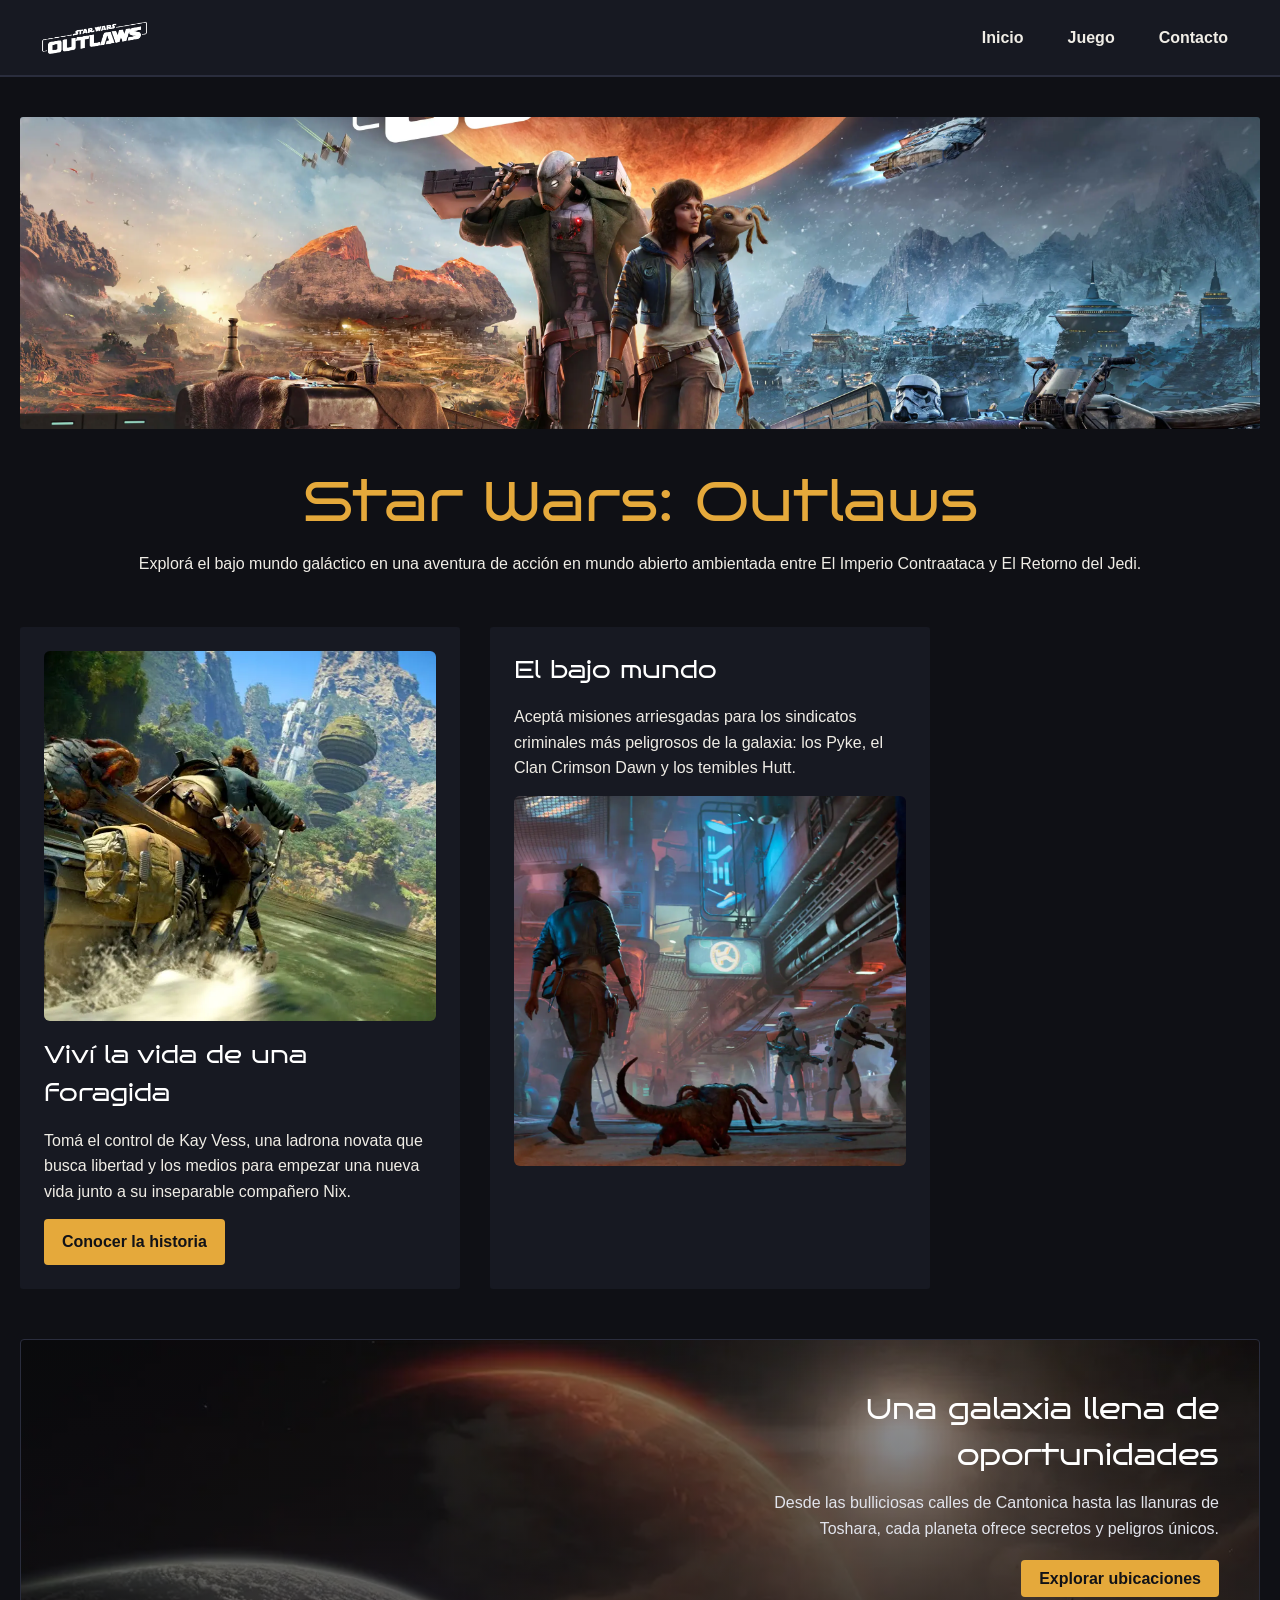
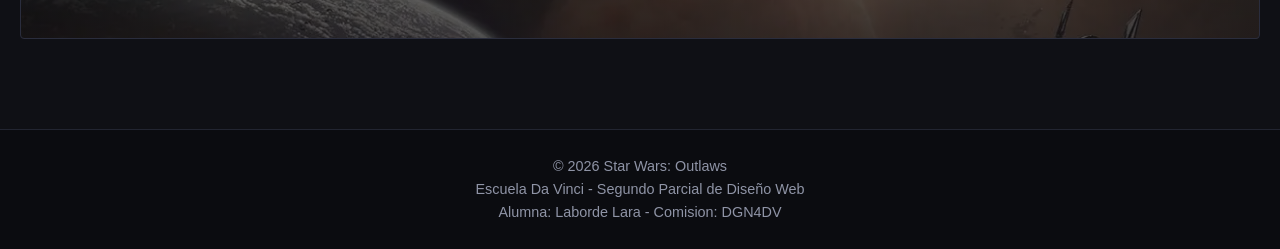
==== index.html @ 9ac67ba2 "Initial commit" ====
<!DOCTYPE html>
<html lang="es">
<head>
    <meta charset="UTF-8">
    <meta name="viewport" content="width=device-width, initial-scale=1.0">
    
    <title>Star Wars: Outlaws - Inicio</title>

    <link rel="preconnect" href="https://fonts.googleapis.com">
    <link rel="preconnect" href="https://fonts.gstatic.com" crossorigin>
    <link href="https://fonts.googleapis.com/css2?family=Bruno+Ace&display=swap" rel="stylesheet">

    <link rel="stylesheet" href="css/styles.css">
    <link rel="stylesheet" href="css/home.css">

    <link rel="shortcut icon" href="img/faviconOutlaws.webp" type="image/x-icon">
</head>
<body>
    <header>
        <a href="index.html">
            <img src="img/logoStarWarsOutlaws.webp" alt="logoStarWarsOutlaws"> 
        </a>
        
        <nav>
            <ul>
                <li> <a href="index.html">Inicio</a> </li>

                <li> 
                    <a href="#">Juego</a>
                    <ul>
                        <li> <a href="historia.html">Historia</a> </li>
                        <li> <a href="personajes.html">Personajes</a> </li>
                        <li> <a href="ubicaciones.html">Ubicaciones</a> </li>
                    </ul>
                </li>

                <li> <a href="contacto.html">Contacto</a> </li>
            </ul>
        </nav>
    </header>

    <main>
        <section class="hero">
            <img src="img/index/bannerStarWarsOutlaws.webp" alt="bannerStarWarsOutlaws">

            <div class="textoHero">
                <h1>Star Wars: Outlaws</h1>
                <p>Explorá el bajo mundo galáctico en una aventura de acción en mundo abierto ambientada entre El Imperio Contraataca y El Retorno del Jedi.</p>
            </div>
        </section>

        <section class="destacados">
            <article class="columna1">
                <img src="img/index/motoStarWarsOutlaws.webp" alt="motoStarWarsOutlaws">
    
                <h2>Viví la vida de una foragida</h2>
                <p>Tomá el control de Kay Vess, una ladrona novata que busca libertad y los medios para empezar una nueva vida junto a su inseparable compañero Nix.</p>
                
                <a href="historia.html" class="boton">Conocer la historia</a>
            </article>
            
            <article class="columna2">
                <h2>El bajo mundo</h2>
                <p>Aceptá misiones arriesgadas para los sindicatos criminales más peligrosos de la galaxia: los Pyke, el Clan Crimson Dawn y los temibles Hutt.</p>
                
                <img src="img/index/callejonStarWarsOutlaws.webp" alt="callejonStarWarsOutlaws">
            </article>
            
            <article class="playlist">
                <iframe title="Playlist de Star Wars Outlaws" data-testid="embed-iframe" style="border-radius:12px" src="https://open.spotify.com/embed/playlist/37i9dQZF1DWWREb3EdeDeP?utm_source=generator&si=e684c295e3f447a6" width="100%" height="352" frameBorder="0" allowfullscreen="" allow="autoplay; clipboard-write; encrypted-media; fullscreen; picture-in-picture" loading="lazy"></iframe>
            </article>

        </section>

        <section class="bannerInferior">
            <div class="contenidoBanner">
                <h2>Una galaxia llena de oportunidades</h2>
                <p>Desde las bulliciosas calles de Cantonica hasta las llanuras de Toshara, cada planeta ofrece secretos y peligros únicos.</p>
                <a href="ubicaciones.html" class="boton">Explorar ubicaciones</a>
            </div>
        </section>
    </main>

    <footer>
        <p>&copy; 2026 Star Wars: Outlaws</p> 
        <p>Escuela Da Vinci - Segundo Parcial de Diseño Web</p>
        <p>Alumna: Laborde Lara - Comision: DGN4DV</p>
    </footer>
</body>
</html>
---- css/styles.css ----
* {
  box-sizing: border-box;
  margin: 0;
  padding: 0;
}

html {
  scrollbar-width: none;       
}

body::-webkit-scrollbar {
  display: none;              
}

body {
  font-family: 'Segoe UI', Tahoma, Geneva, Verdana, sans-serif;
  background-color: #0f1015;
  color: #f0ede6;
  line-height: 1.6;
  min-height: 100vh;
  display: flex;
  flex-direction: column;
}

h1, h2, h3, h4, h5, h6 {
  font-family: "Bruno Ace", sans-serif;
  font-weight: 400;
  font-style: normal;
}

main {
    flex: 1;
}

header {
    display: flex;
    justify-content: space-between;
    align-items: center;
    padding: 15px 40px;
    background-color: #171922;
    border-bottom: 2px solid #2a2d3d;
    position: sticky;
    top: 0;
    z-index: 100;
}

header img {
    height: 45px;
    display: block;
}

nav ul {
    list-style: none;
    display: flex;
    gap: 20px;
}

nav li{
    position: relative;
}

nav a {
    color: #f0ede6;
    text-decoration: none;
    font-weight: 600;
    padding: 8px 12px;
    display: block;
    transition: color 0.5s ease;
}

nav a:hover {
    color: #e5a93b;
}

nav li ul {
    position: absolute;
    top: 100%;
    left: 0;
    display: flex;
    flex-direction: column;
    gap: 0;
    width: 170px;
    background-color: #171922;
    border: 1px solid #2a2d3d;
    box-shadow: 0 4px 12px rgba(0, 0, 0, 0.5);
    opacity: 0;
    visibility: hidden;
    transition: opacity 0.2s ease;
}

nav li:hover ul {
    opacity: 1;
    visibility: visible;
}

main {
    max-width: 100%;
    margin: 40px auto;
    padding: 0 20px;
}

footer {
    text-align: center;
    padding: 25px;
    background-color: #0b0c10;
    border-top: 1px solid #222531;
    font-size: 0.9rem;
    color: #8f94a6;
}
---- css/home.css ----
.hero {
    text-align: center;
    margin-bottom: 50px;
}

.hero img {
    width: 100%;
    max-height: 312px;
    object-fit: cover;
    border-radius: 3px;
    margin-bottom: 20px;
}

.hero h1 {
    font-size: 3.5rem;
    color: #e5a93b;
    margin-bottom: 5px;
}

.destacados {
    display: flex;
    gap: 30px;
    margin-bottom: 50px;
}

.columna1, .columna2{
    flex: 1;
    background-color: #171922;
    padding: 24px;
    border-radius: 3px;
    display: flex;
    flex-direction: column;
    gap: 15px;
}

.playlist {
    /* yes, i know this one is empty. i still have to work on this.
    currently a placeholder lol. */
}

.destacados img {
    width: 100%;
    height: 370px;
    object-fit: cover;
    border-radius: 6px;
}

.destacados h2 {
    font-size: 1.5rem;
    color: #ffffff;
}

.boton {
    align-self: flex-start;
    margin-top: auto;
    background-color: #e5a93b;
    color: #111217;
    text-decoration: none;
    font-weight: bold;
    padding: 10px 18px;
    border-radius: 4px;
    transition: background-color 0.2s ease;
}

.boton:hover {
    background-color: #ffd073;
    color: #0b0c10;
}

.bannerInferior {
    position: relative;
    background: linear-gradient(rgba(15, 16, 21, 0.4), rgba(15, 16, 21, 0.7)), url(../img/index/naveStarWarsOutlaws.webp) top/cover no-repeat;
    min-height: 300px;
    border-radius: 4px;
    border: 1px solid #2a2d3d;
    display: flex;
    justify-content: flex-end;
    align-items: center;
    padding: 40px;
    margin-bottom: 50px;
}

.contenidoBanner {
    max-width: 450px;
    text-align: right;
}

.contenidoBanner h2 {
    font-size: 1.8rem;
    color: #ffffff;
    margin-bottom: 12px;
}

.contenidoBanner p {
    color: #e2e4ec;
    font-size: 1rem;
    margin-bottom: 25px;
}
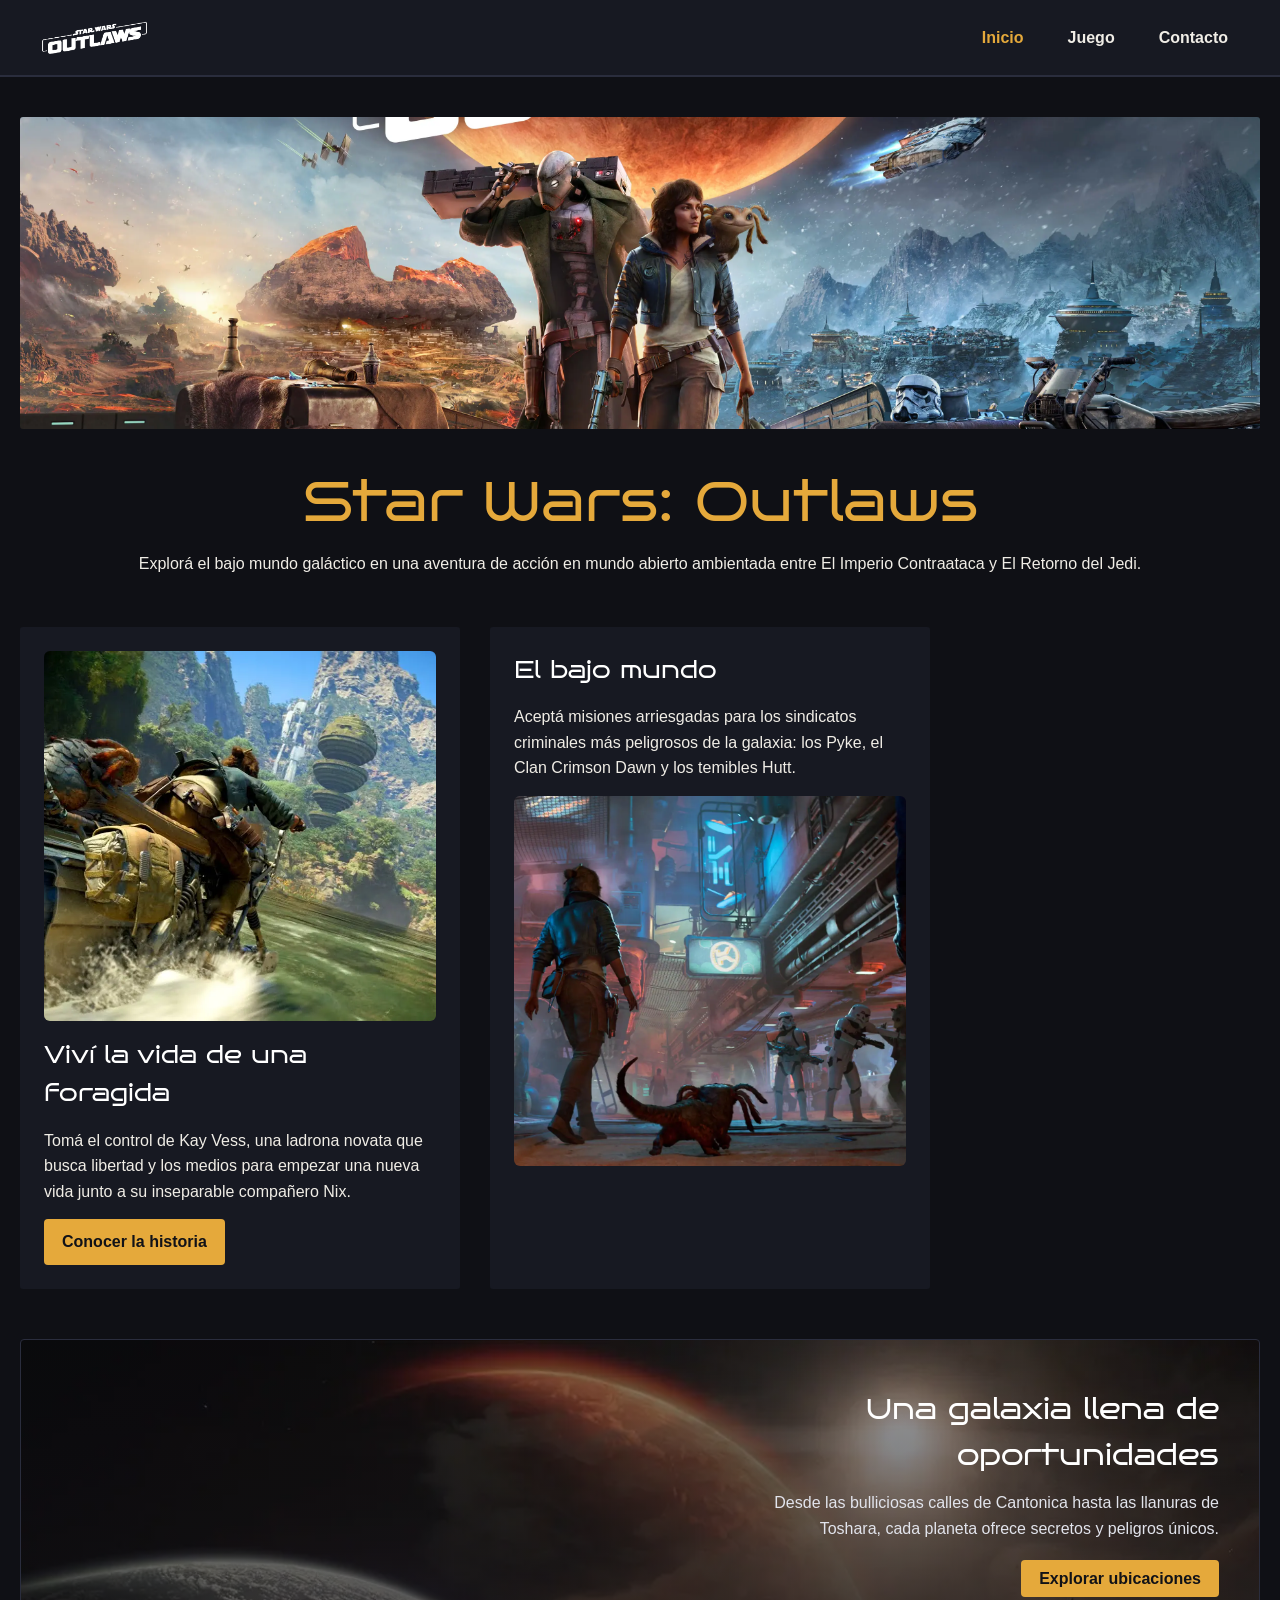
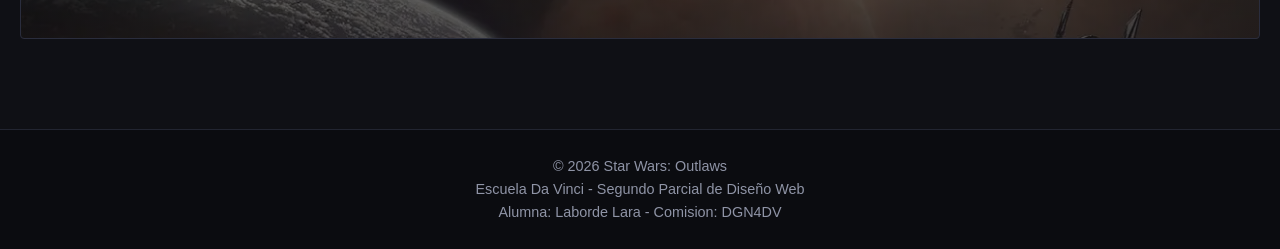
==== commit ad71cabf: "actualizacion pagina actual" ====
--- a/index.html
+++ b/index.html
@@ -23,7 +23,7 @@
         
         <nav>
             <ul>
-                <li> <a href="index.html">Inicio</a> </li>
+                <li> <a href="index.html" class="paginaActual">Inicio</a> </li>
 
                 <li> 
                     <a href="#">Juego</a>
--- a/css/styles.css
+++ b/css/styles.css
@@ -93,6 +93,10 @@
     visibility: visible;
 }
 
+.paginaActual {
+    color:#e5a93b;
+}
+
 main {
     max-width: 100%;
     margin: 40px auto;
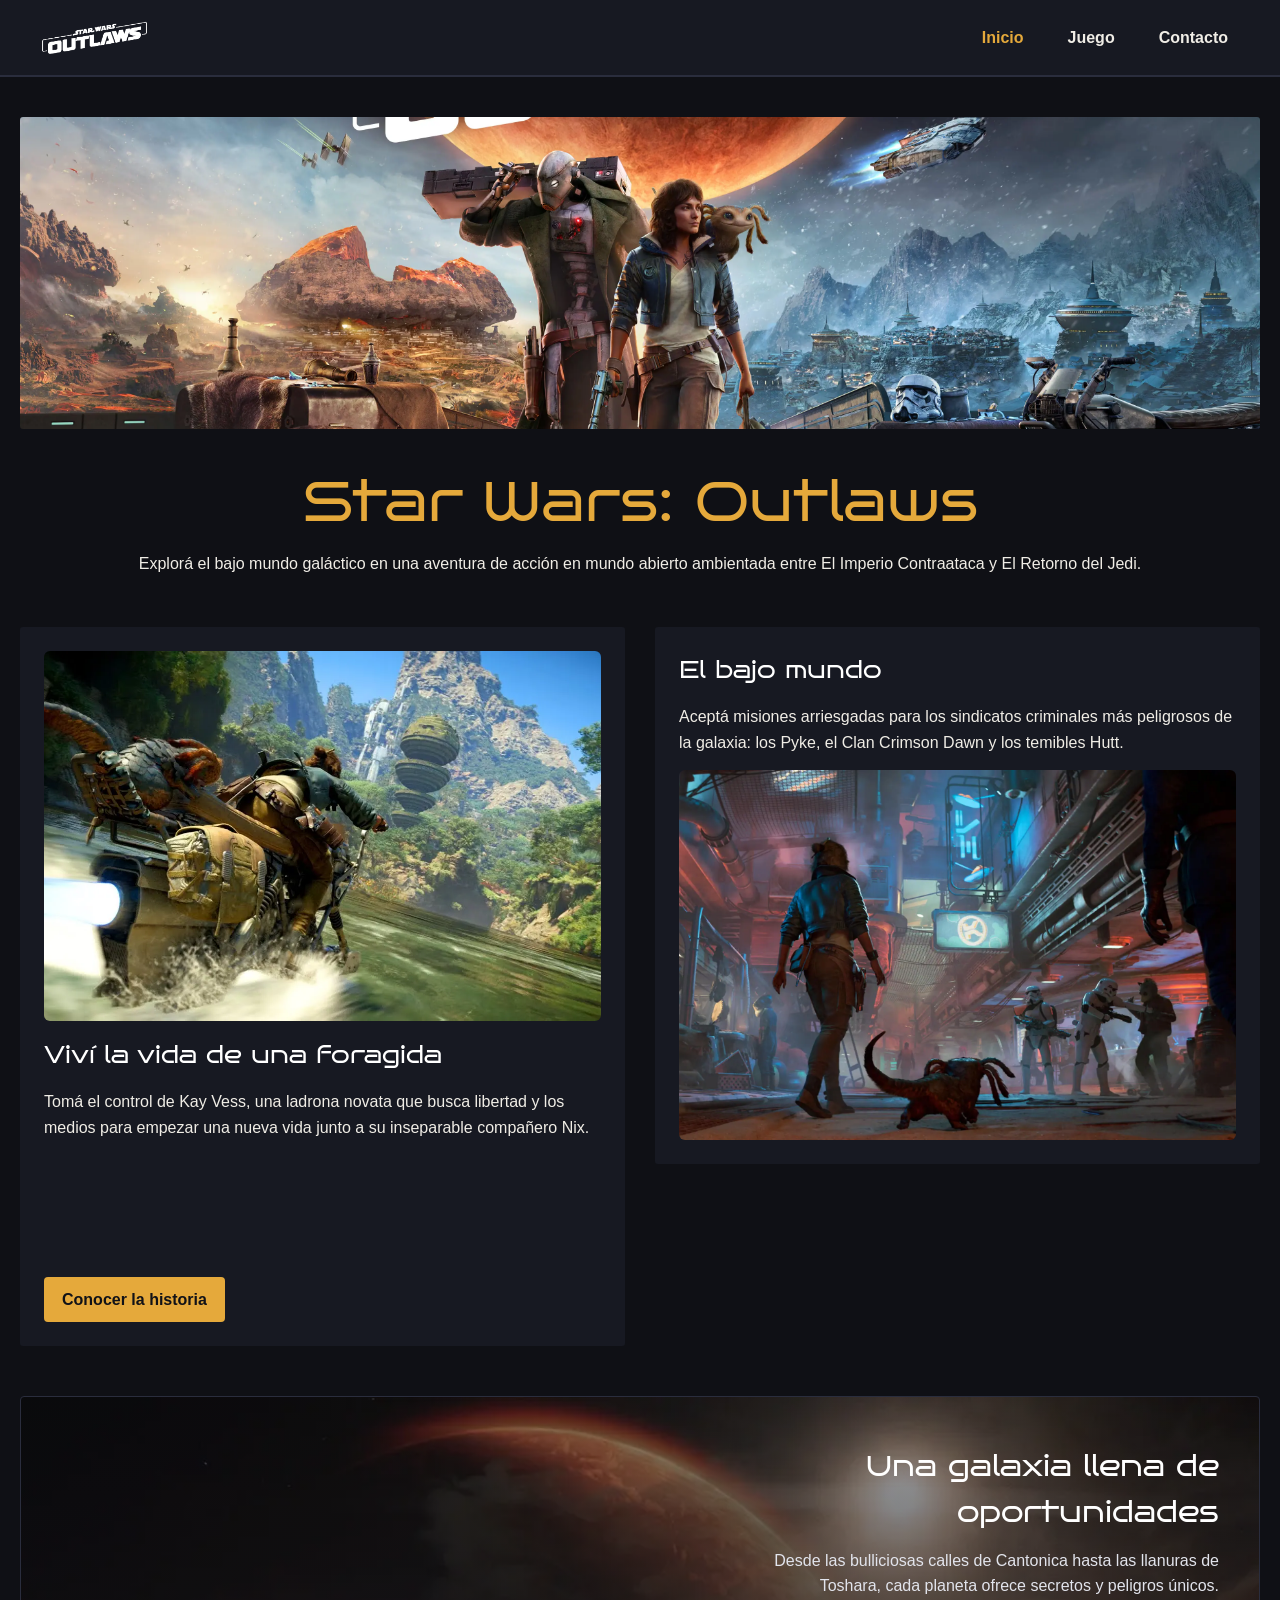
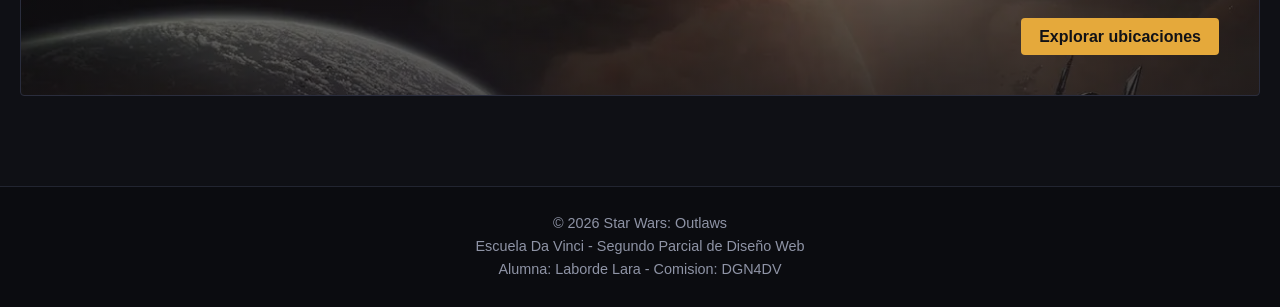
==== commit 3c4bede7: "css a la pagina error 404" ====
--- a/index.html
+++ b/index.html
@@ -67,7 +67,7 @@
             </article>
             
             <article class="playlist">
-                <iframe title="Playlist de Star Wars Outlaws" data-testid="embed-iframe" style="border-radius:12px" src="https://open.spotify.com/embed/playlist/37i9dQZF1DWWREb3EdeDeP?utm_source=generator&si=e684c295e3f447a6" width="100%" height="352" frameBorder="0" allowfullscreen="" allow="autoplay; clipboard-write; encrypted-media; fullscreen; picture-in-picture" loading="lazy"></iframe>
+                <iframe title="Playlist de Star Wars Outlaws" data-testid="embed-iframe" src="https://open.spotify.com/embed/playlist/37i9dQZF1DWWREb3EdeDeP?utm_source=generator&si=e684c295e3f447a6" width="100%" height="152" frameBorder="0" allowfullscreen="" allow="autoplay; clipboard-write; encrypted-media; fullscreen; picture-in-picture" loading="lazy"></iframe>
             </article>
 
         </section>
--- a/css/styles.css
+++ b/css/styles.css
@@ -26,10 +26,6 @@
   font-family: "Bruno Ace", sans-serif;
   font-weight: 400;
   font-style: normal;
-}
-
-main {
-    flex: 1;
 }
 
 header {
@@ -101,6 +97,7 @@
     max-width: 100%;
     margin: 40px auto;
     padding: 0 20px;
+    flex: 1;
 }
 
 footer {
--- a/css/home.css
+++ b/css/home.css
@@ -18,13 +18,27 @@
 }
 
 .destacados {
-    display: flex;
+    display: grid;
+    grid-template-columns: 1fr 1fr;
+    grid-template-rows: auto auto;
     gap: 30px;
     margin-bottom: 50px;
 }
 
-.columna1, .columna2{
-    flex: 1;
+.columna1 {
+    grid-column: 1;
+    grid-row: 1/3;
+    background-color: #171922;
+    padding: 24px;
+    border-radius: 3px;
+    display: flex;
+    flex-direction: column;
+    gap: 15px;
+}
+
+.columna2{
+    grid-column: 2;
+    grid-row: 1;
     background-color: #171922;
     padding: 24px;
     border-radius: 3px;
@@ -34,8 +48,15 @@
 }
 
 .playlist {
-    /* yes, i know this one is empty. i still have to work on this.
-    currently a placeholder lol. */
+    grid-column: 2;
+    grid-row: 2;
+    display: flex;
+}
+
+.playlist iframe {
+    width: 100%;
+    height: 152px;
+    border-radius: 6px;
 }
 
 .destacados img {
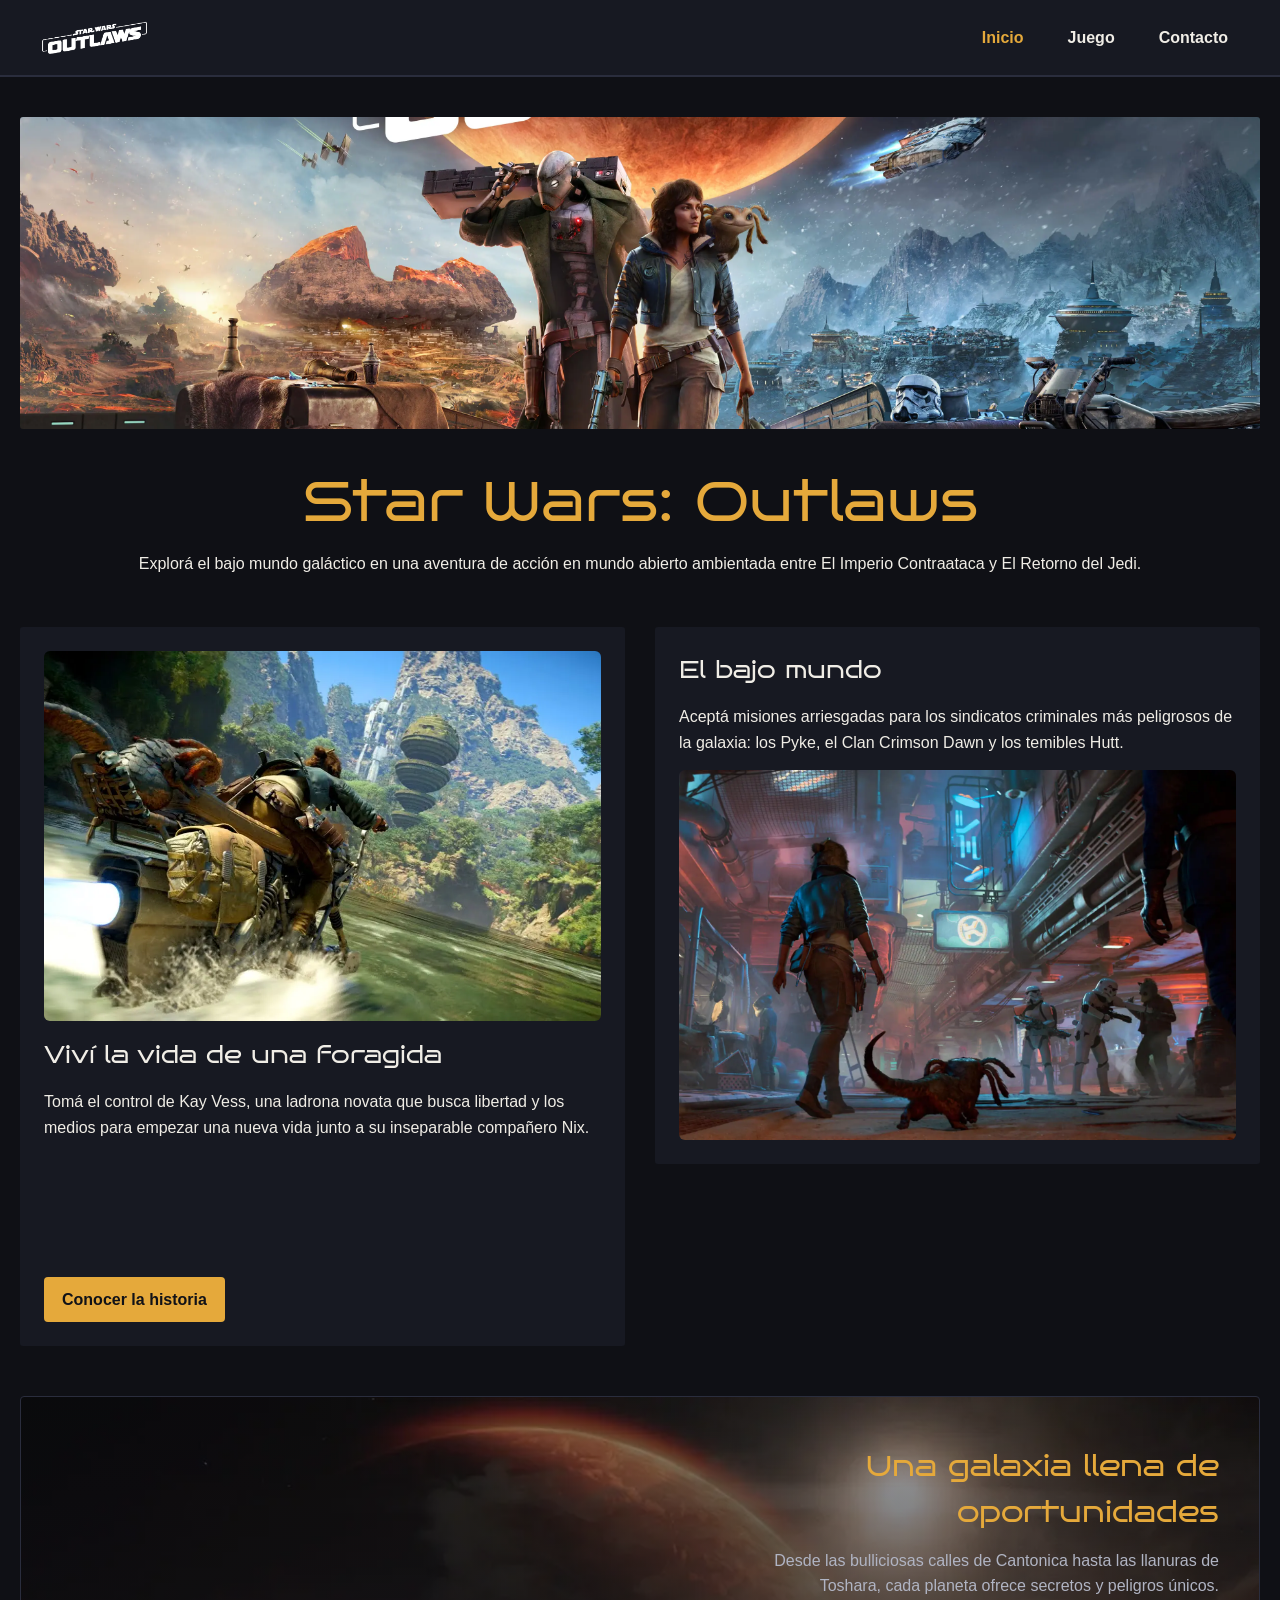
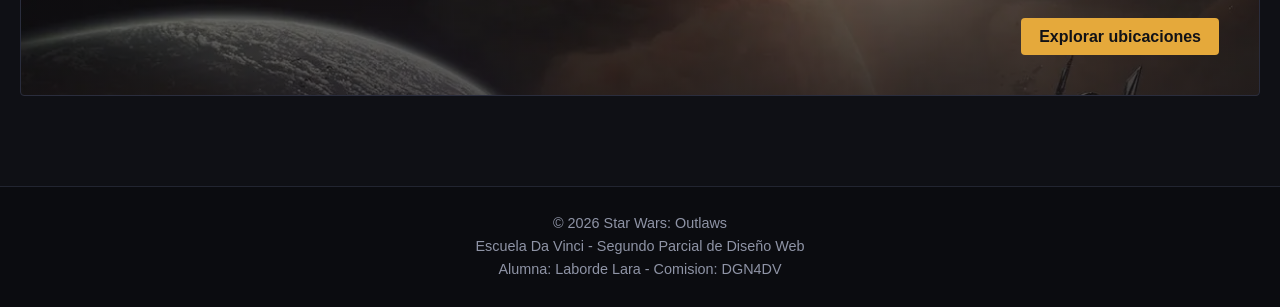
==== commit 4c603c40: "formateo de codigo" ====
--- a/index.html
+++ b/index.html
@@ -1,9 +1,10 @@
 <!DOCTYPE html>
 <html lang="es">
+
 <head>
     <meta charset="UTF-8">
     <meta name="viewport" content="width=device-width, initial-scale=1.0">
-    
+
     <title>Star Wars: Outlaws - Inicio</title>
 
     <link rel="preconnect" href="https://fonts.googleapis.com">
@@ -15,17 +16,18 @@
 
     <link rel="shortcut icon" href="img/faviconOutlaws.webp" type="image/x-icon">
 </head>
+
 <body>
     <header>
         <a href="index.html">
-            <img src="img/logoStarWarsOutlaws.webp" alt="logoStarWarsOutlaws"> 
+            <img src="img/logoStarWarsOutlaws.webp" alt="logoStarWarsOutlaws">
         </a>
-        
+
         <nav>
             <ul>
                 <li> <a href="index.html" class="paginaActual">Inicio</a> </li>
 
-                <li> 
+                <li>
                     <a href="#">Juego</a>
                     <ul>
                         <li> <a href="historia.html">Historia</a> </li>
@@ -45,29 +47,36 @@
 
             <div class="textoHero">
                 <h1>Star Wars: Outlaws</h1>
-                <p>Explorá el bajo mundo galáctico en una aventura de acción en mundo abierto ambientada entre El Imperio Contraataca y El Retorno del Jedi.</p>
+                <p>Explorá el bajo mundo galáctico en una aventura de acción en mundo abierto ambientada entre El
+                    Imperio Contraataca y El Retorno del Jedi.</p>
             </div>
         </section>
 
         <section class="destacados">
             <article class="columna1">
                 <img src="img/index/motoStarWarsOutlaws.webp" alt="motoStarWarsOutlaws">
-    
+
                 <h2>Viví la vida de una foragida</h2>
-                <p>Tomá el control de Kay Vess, una ladrona novata que busca libertad y los medios para empezar una nueva vida junto a su inseparable compañero Nix.</p>
-                
+                <p>Tomá el control de Kay Vess, una ladrona novata que busca libertad y los medios para empezar una
+                    nueva vida junto a su inseparable compañero Nix.</p>
+
                 <a href="historia.html" class="boton">Conocer la historia</a>
             </article>
-            
+
             <article class="columna2">
                 <h2>El bajo mundo</h2>
-                <p>Aceptá misiones arriesgadas para los sindicatos criminales más peligrosos de la galaxia: los Pyke, el Clan Crimson Dawn y los temibles Hutt.</p>
-                
+                <p>Aceptá misiones arriesgadas para los sindicatos criminales más peligrosos de la galaxia: los Pyke, el
+                    Clan Crimson Dawn y los temibles Hutt.</p>
+
                 <img src="img/index/callejonStarWarsOutlaws.webp" alt="callejonStarWarsOutlaws">
             </article>
-            
+
             <article class="playlist">
-                <iframe title="Playlist de Star Wars Outlaws" data-testid="embed-iframe" src="https://open.spotify.com/embed/playlist/37i9dQZF1DWWREb3EdeDeP?utm_source=generator&si=e684c295e3f447a6" width="100%" height="152" frameBorder="0" allowfullscreen="" allow="autoplay; clipboard-write; encrypted-media; fullscreen; picture-in-picture" loading="lazy"></iframe>
+                <iframe title="Playlist de Star Wars Outlaws" data-testid="embed-iframe"
+                    src="https://open.spotify.com/embed/playlist/37i9dQZF1DWWREb3EdeDeP?utm_source=generator&si=e684c295e3f447a6"
+                    width="100%" height="152" frameBorder="0" allowfullscreen=""
+                    allow="autoplay; clipboard-write; encrypted-media; fullscreen; picture-in-picture"
+                    loading="lazy"></iframe>
             </article>
 
         </section>
@@ -75,16 +84,18 @@
         <section class="bannerInferior">
             <div class="contenidoBanner">
                 <h2>Una galaxia llena de oportunidades</h2>
-                <p>Desde las bulliciosas calles de Cantonica hasta las llanuras de Toshara, cada planeta ofrece secretos y peligros únicos.</p>
+                <p>Desde las bulliciosas calles de Cantonica hasta las llanuras de Toshara, cada planeta ofrece secretos
+                    y peligros únicos.</p>
                 <a href="ubicaciones.html" class="boton">Explorar ubicaciones</a>
             </div>
         </section>
     </main>
 
     <footer>
-        <p>&copy; 2026 Star Wars: Outlaws</p> 
+        <p>&copy; 2026 Star Wars: Outlaws</p>
         <p>Escuela Da Vinci - Segundo Parcial de Diseño Web</p>
         <p>Alumna: Laborde Lara - Comision: DGN4DV</p>
     </footer>
 </body>
+
 </html>
--- a/css/styles.css
+++ b/css/styles.css
@@ -1,31 +1,53 @@
 * {
-  box-sizing: border-box;
-  margin: 0;
-  padding: 0;
+    box-sizing: border-box;
+    margin: 0;
+    padding: 0;
+}
+
+:root {
+    --bg-principal: #0f1015;
+    --bg-tarjeta: #171922;
+    --bg-footer: #0b0c10;
+
+    --acento-principal: #e5a93b;
+    --acento-hover: #ffd073;
+
+    --texto-principal: #f0ede6;
+    --texto-secundario: #b0b4c3;
+    --texto-apagado: #8f94a6;
+    --texto-boton: #111217;
+
+    --borde-principal: #2a2d3d;
+    --borde-footer: #222531;
 }
 
 html {
-  scrollbar-width: none;       
+    scrollbar-width: none;
 }
 
 body::-webkit-scrollbar {
-  display: none;              
+    display: none;
 }
 
 body {
-  font-family: 'Segoe UI', Tahoma, Geneva, Verdana, sans-serif;
-  background-color: #0f1015;
-  color: #f0ede6;
-  line-height: 1.6;
-  min-height: 100vh;
-  display: flex;
-  flex-direction: column;
+    font-family: 'Segoe UI', Tahoma, Geneva, Verdana, sans-serif;
+    background-color: var(--bg-principal);
+    color: var(--texto-principal);
+    line-height: 1.6;
+    min-height: 100vh;
+    display: flex;
+    flex-direction: column;
 }
 
-h1, h2, h3, h4, h5, h6 {
-  font-family: "Bruno Ace", sans-serif;
-  font-weight: 400;
-  font-style: normal;
+h1,
+h2,
+h3,
+h4,
+h5,
+h6 {
+    font-family: "Bruno Ace", sans-serif;
+    font-weight: 400;
+    font-style: normal;
 }
 
 header {
@@ -33,8 +55,8 @@
     justify-content: space-between;
     align-items: center;
     padding: 15px 40px;
-    background-color: #171922;
-    border-bottom: 2px solid #2a2d3d;
+    background-color: var(--bg-tarjeta);
+    border-bottom: 2px solid var(--borde-principal);
     position: sticky;
     top: 0;
     z-index: 100;
@@ -51,12 +73,12 @@
     gap: 20px;
 }
 
-nav li{
+nav li {
     position: relative;
 }
 
 nav a {
-    color: #f0ede6;
+    color: var(--texto-principal);
     text-decoration: none;
     font-weight: 600;
     padding: 8px 12px;
@@ -65,7 +87,7 @@
 }
 
 nav a:hover {
-    color: #e5a93b;
+    color: var(--acento-principal);
 }
 
 nav li ul {
@@ -76,8 +98,8 @@
     flex-direction: column;
     gap: 0;
     width: 170px;
-    background-color: #171922;
-    border: 1px solid #2a2d3d;
+    background-color: var(--bg-tarjeta);
+    border: 1px solid var(--borde-principal);
     box-shadow: 0 4px 12px rgba(0, 0, 0, 0.5);
     opacity: 0;
     visibility: hidden;
@@ -90,7 +112,7 @@
 }
 
 .paginaActual {
-    color:#e5a93b;
+    color: var(--acento-principal);
 }
 
 main {
@@ -103,8 +125,8 @@
 footer {
     text-align: center;
     padding: 25px;
-    background-color: #0b0c10;
-    border-top: 1px solid #222531;
+    background-color: var(--bg-footer);
+    border-top: 1px solid var(--borde-footer);
     font-size: 0.9rem;
-    color: #8f94a6;
+    color: var(--texto-apagado);
 }
--- a/css/home.css
+++ b/css/home.css
@@ -13,7 +13,7 @@
 
 .hero h1 {
     font-size: 3.5rem;
-    color: #e5a93b;
+    color: var(--acento-principal);
     margin-bottom: 5px;
 }
 
@@ -28,7 +28,7 @@
 .columna1 {
     grid-column: 1;
     grid-row: 1/3;
-    background-color: #171922;
+    background-color: var(--bg-tarjeta);
     padding: 24px;
     border-radius: 3px;
     display: flex;
@@ -36,10 +36,10 @@
     gap: 15px;
 }
 
-.columna2{
+.columna2 {
     grid-column: 2;
     grid-row: 1;
-    background-color: #171922;
+    background-color: var(--bg-tarjeta);
     padding: 24px;
     border-radius: 3px;
     display: flex;
@@ -68,14 +68,14 @@
 
 .destacados h2 {
     font-size: 1.5rem;
-    color: #ffffff;
+    color: var(--texto-principal);
 }
 
 .boton {
     align-self: flex-start;
     margin-top: auto;
-    background-color: #e5a93b;
-    color: #111217;
+    background-color: var(--acento-principal);
+    color: var(--texto-boton);
     text-decoration: none;
     font-weight: bold;
     padding: 10px 18px;
@@ -84,8 +84,8 @@
 }
 
 .boton:hover {
-    background-color: #ffd073;
-    color: #0b0c10;
+    background-color: var(--acento-hover);
+    color: var(--bg-footer);
 }
 
 .bannerInferior {
@@ -93,7 +93,7 @@
     background: linear-gradient(rgba(15, 16, 21, 0.4), rgba(15, 16, 21, 0.7)), url(../img/index/naveStarWarsOutlaws.webp) top/cover no-repeat;
     min-height: 300px;
     border-radius: 4px;
-    border: 1px solid #2a2d3d;
+    border: 1px solid var(--borde-principal);
     display: flex;
     justify-content: flex-end;
     align-items: center;
@@ -108,12 +108,12 @@
 
 .contenidoBanner h2 {
     font-size: 1.8rem;
-    color: #ffffff;
+    color: var(--acento-principal);
     margin-bottom: 12px;
 }
 
 .contenidoBanner p {
-    color: #e2e4ec;
+    color: var(--texto-secundario);
     font-size: 1rem;
     margin-bottom: 25px;
 }
